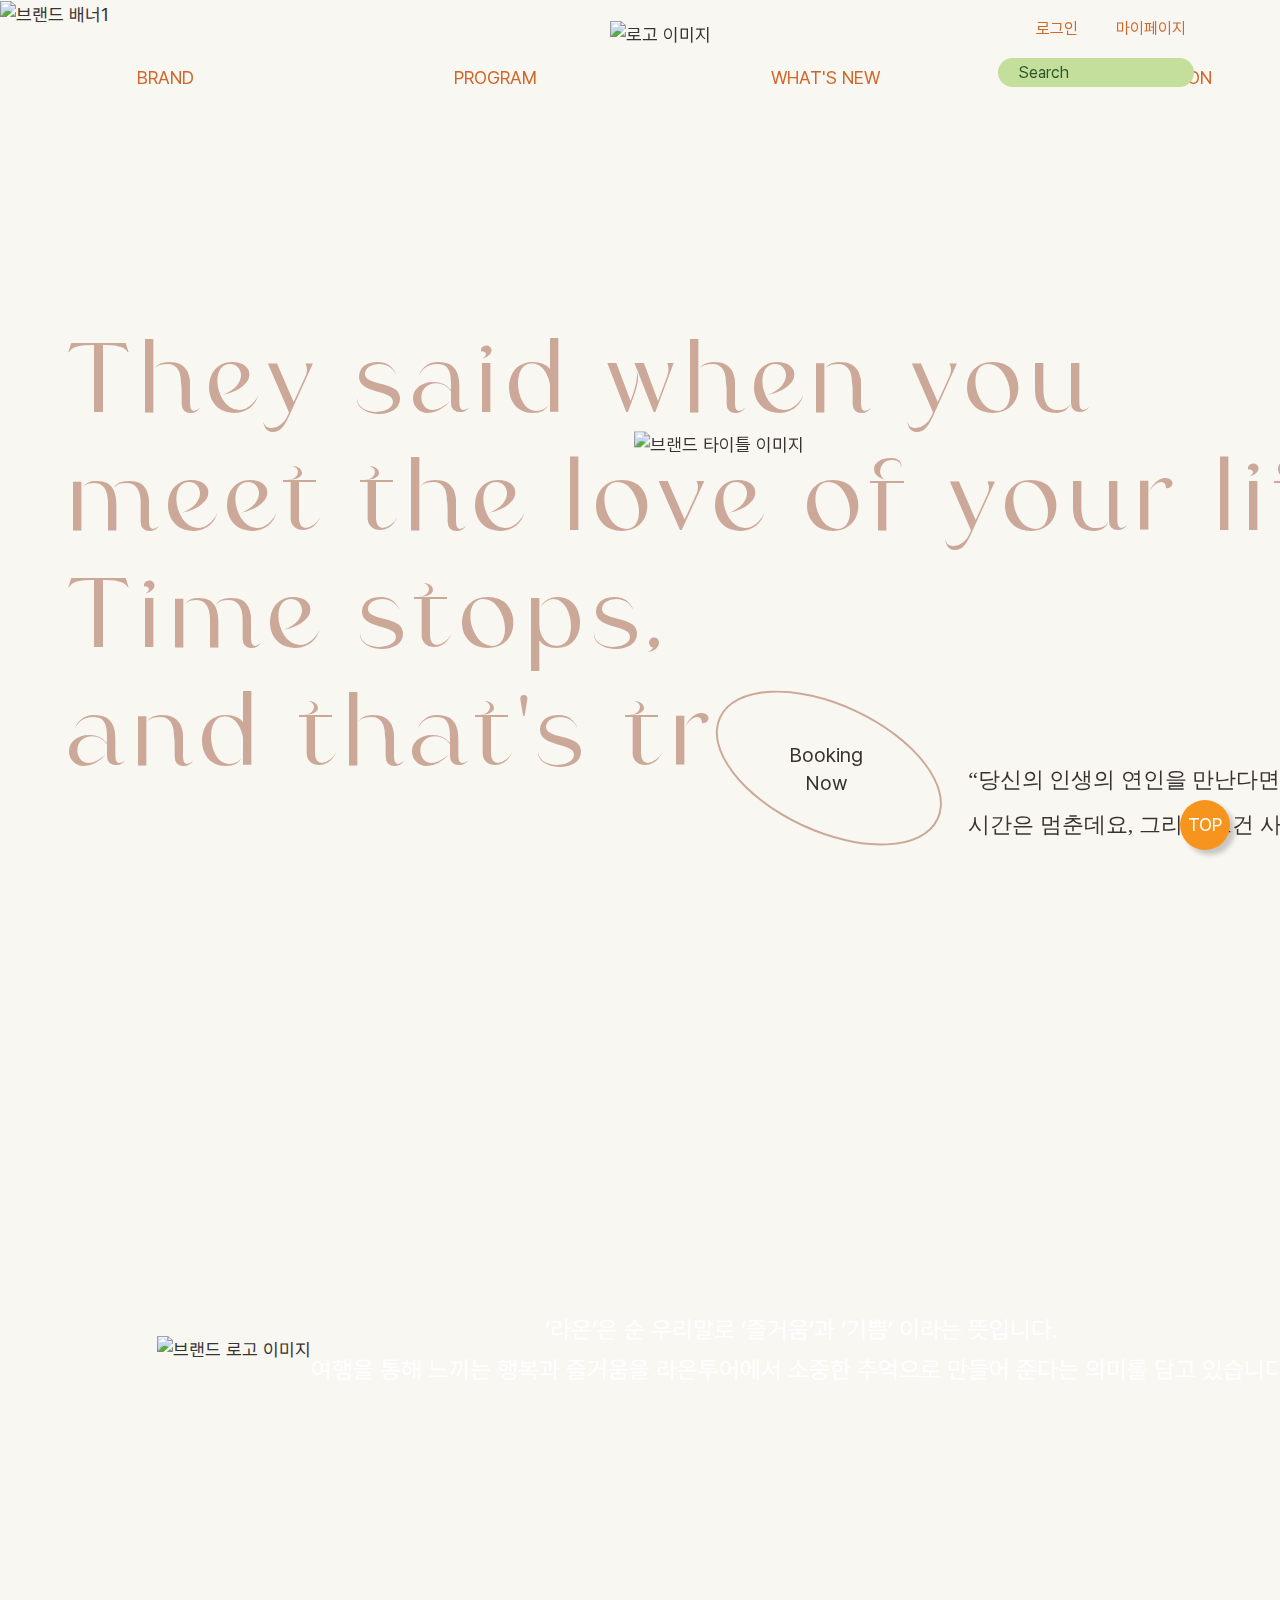
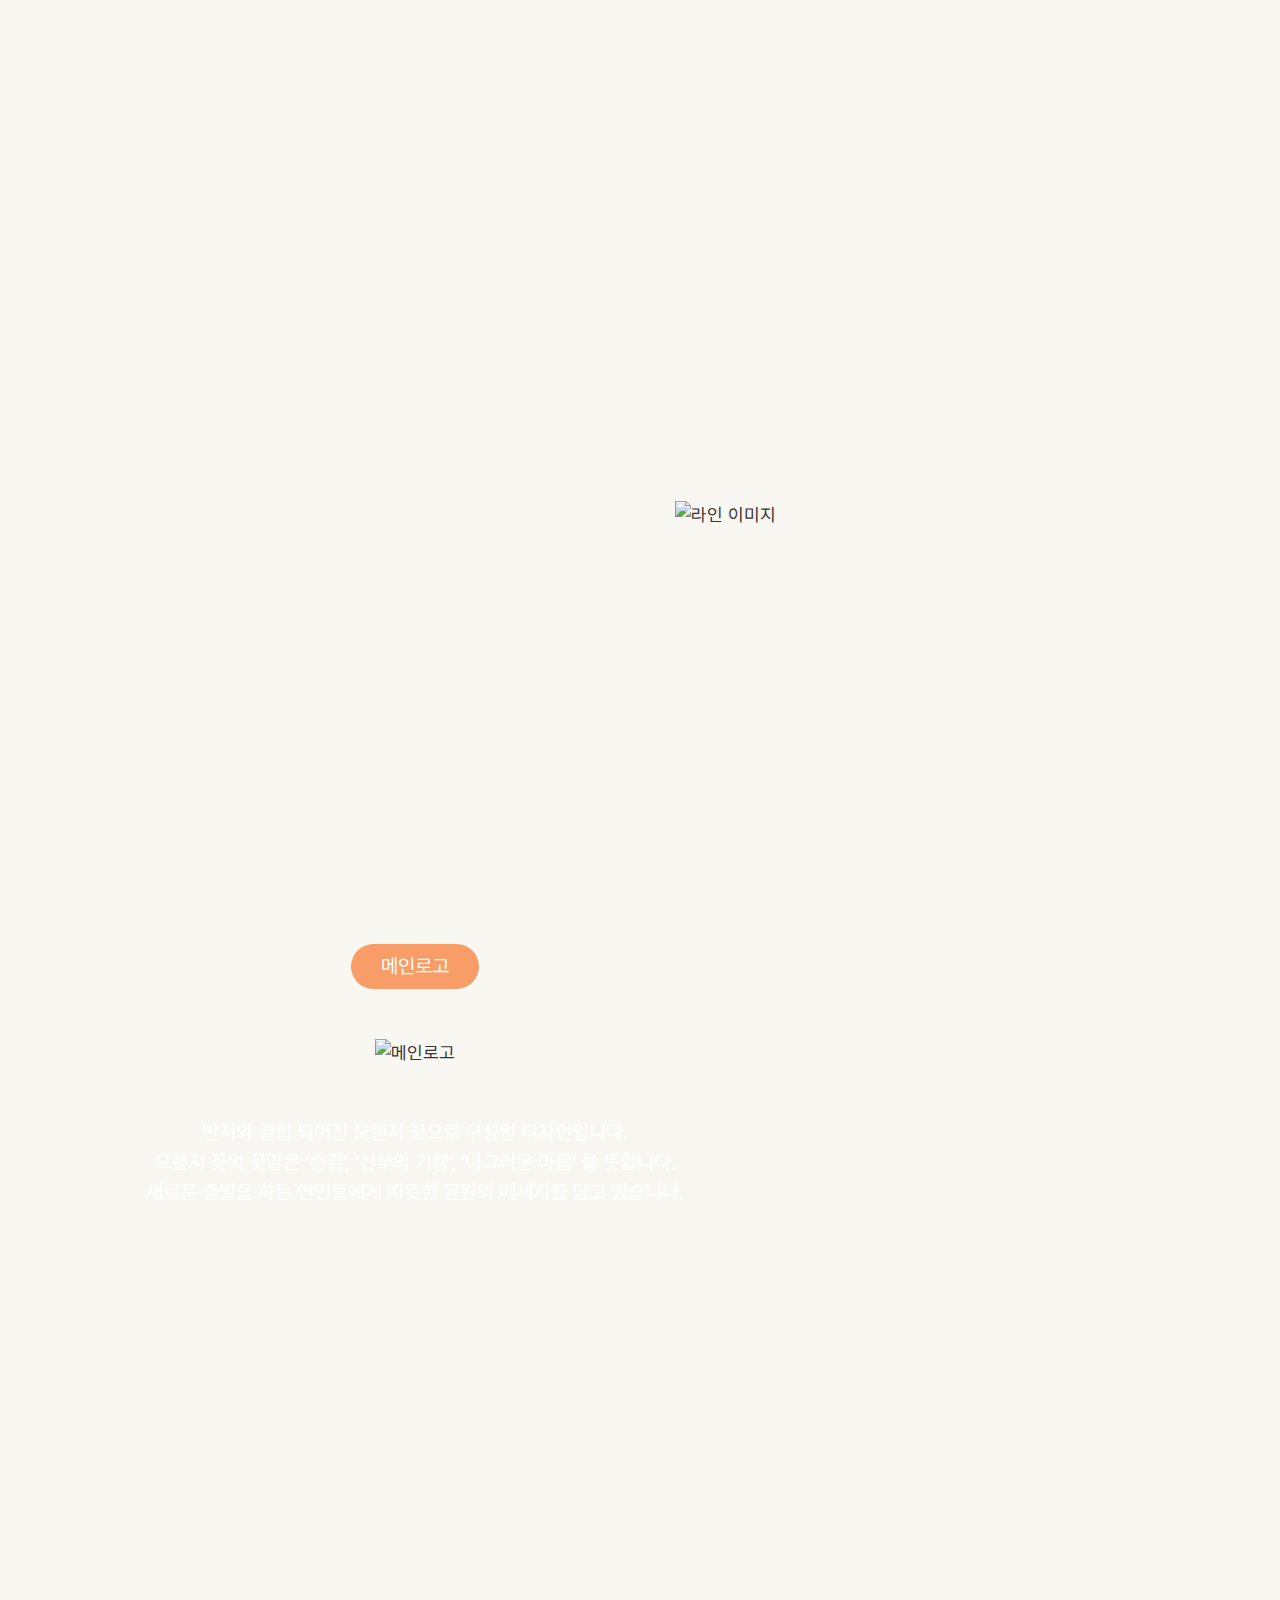
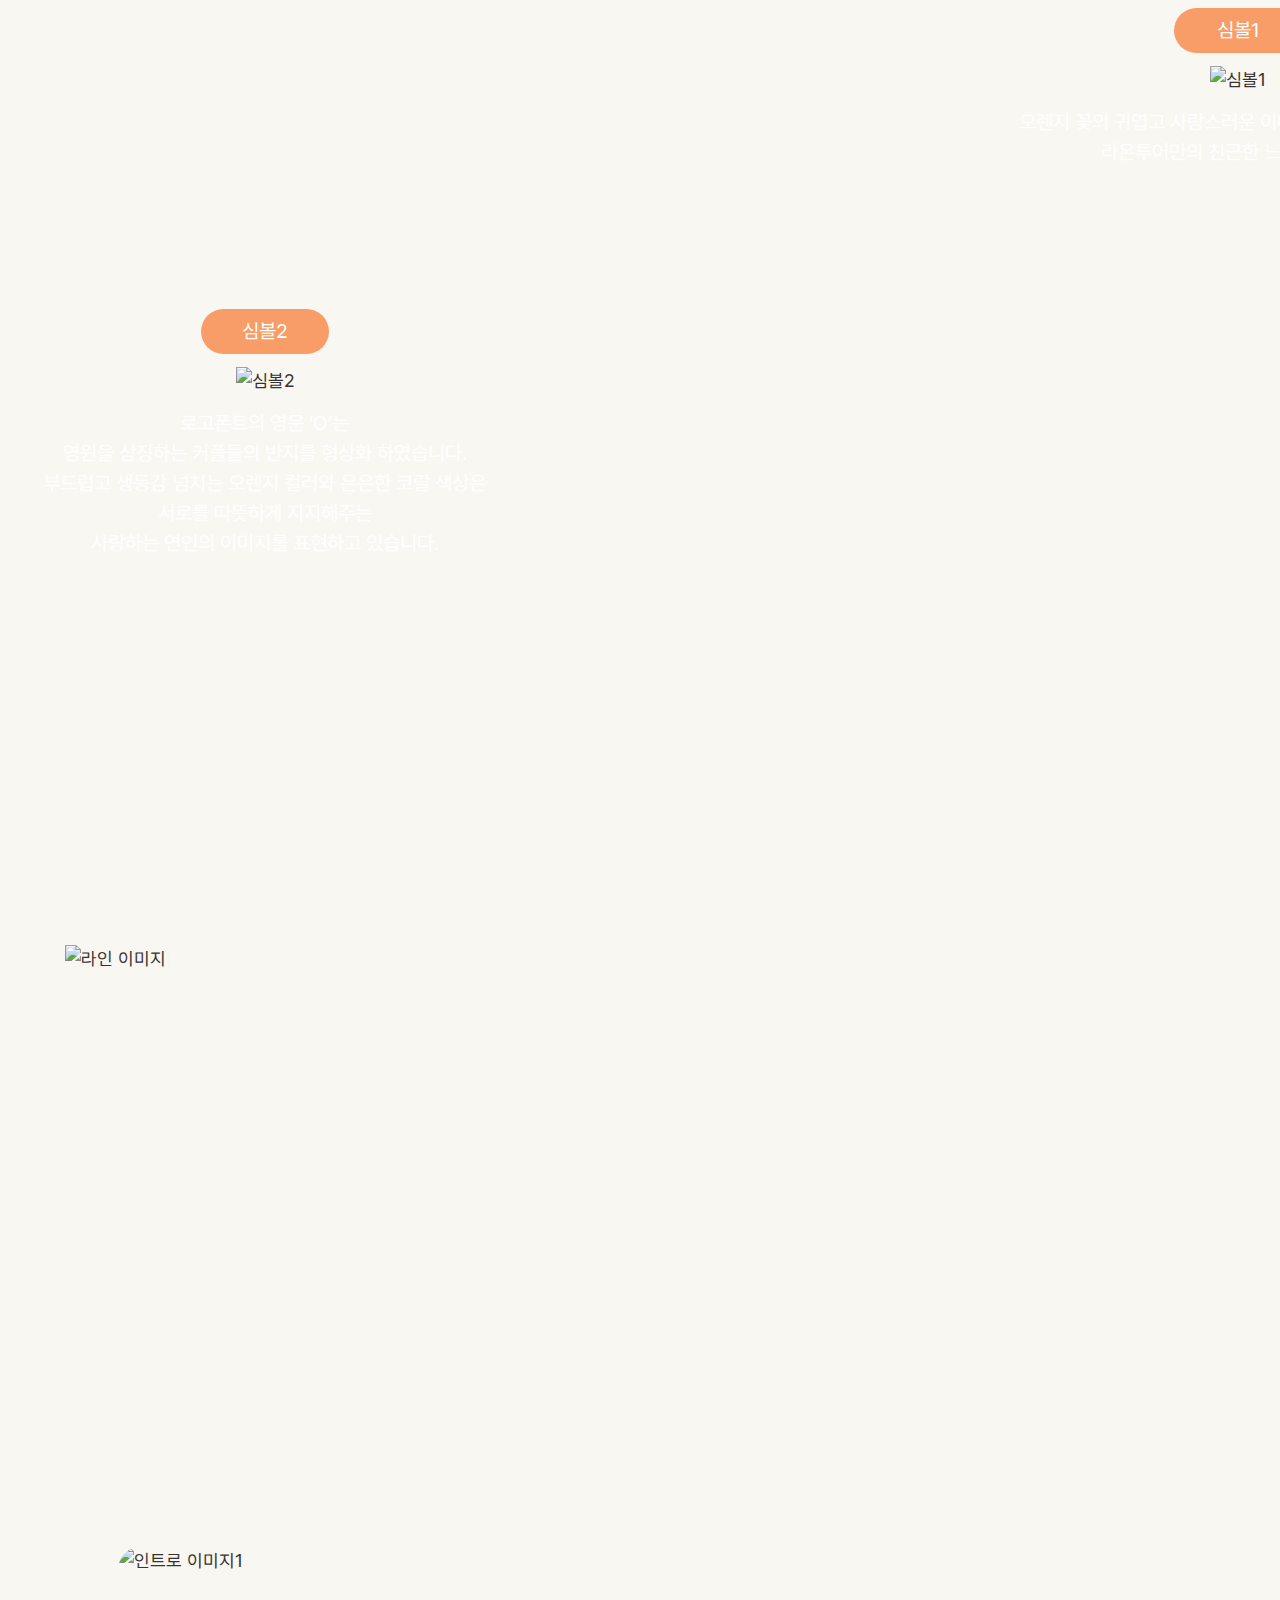
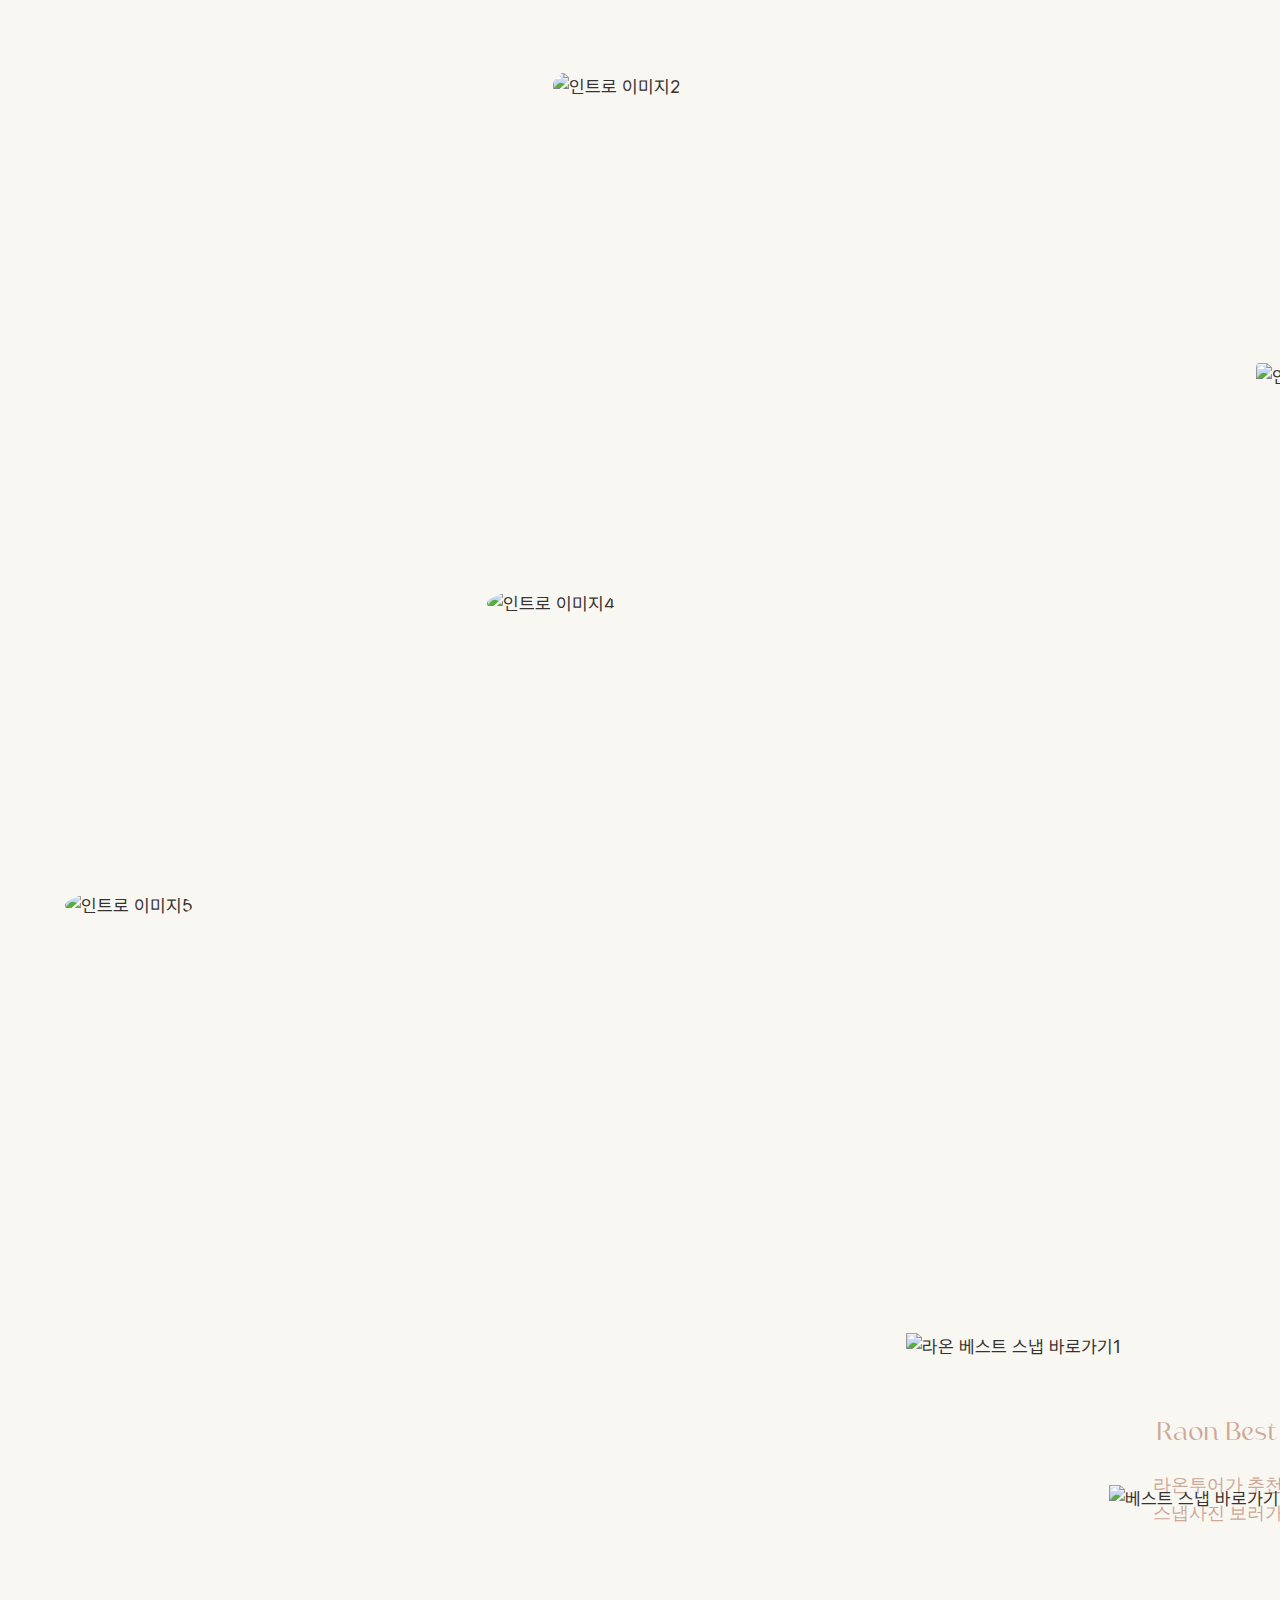
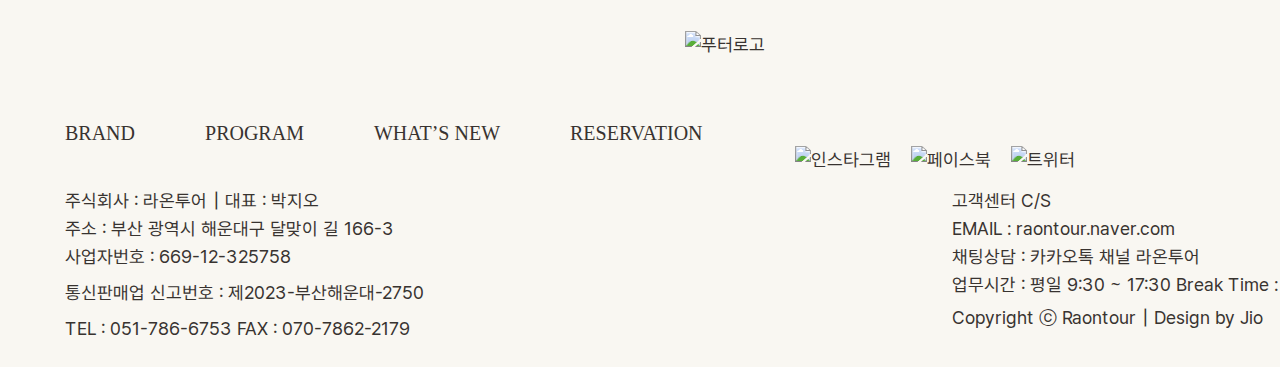
==== brand.html @ 8a9c91b4 "Add files via upload" ====
<!DOCTYPE html>
<html lang="ko">

<head>
  <meta charset="UTF-8">
  <meta name="viewport" content="width=device-width, initial-scale=1.0">
  <title>Brand</title>
  <meta charset="UTF-8">
  <meta name="viewport" content="width=device-width, initial-scale=1.0">
  <title>What's New</title>
  <!--웹폰트 Pretendard-->
  <link rel="stylesheet" href="./font/Pretendard/web/static/pretendard.css">
  <!--웹폰트 마루부리-->
  <link href="https://hangeul.pstatic.net/hangeul_static/css/maru-buri.css" rel="stylesheet">
  <!--웹폰트 Argue-->
  <link rel="stylesheet" href="./font/Argue/stylesheet.css">
  <!--파비콘-->
  <link rel="shortcut icon" href="./images/favicon.png" type="image/x-icon">
  <!--aos CDN-->
  <link href="https://unpkg.com/aos@2.3.1/dist/aos.css" rel="stylesheet">
  <script src="https://unpkg.com/aos@2.3.1/dist/aos.js"></script>
  <!-- Link Swiper's CSS -->
  <link rel="stylesheet" href="https://cdn.jsdelivr.net/npm/swiper@11/swiper-bundle.min.css" />
  <!--css-->
  <link rel="stylesheet" href="./css/brand.css">
</head>

<body>

  <body>
    <div id="header">
      <!--가운데 정렬-->
      <div class="header_inner">
        <div class="logo">
          <a href="#"><img src="./images/logo.png" alt="로고 이미지"></a>

        </div><!--logo-->
        <ul id="gnb">
          <li><a href="#">BRAND</a></li>
          <li><a href="#">PROGRAM</a></li>
          <li><a href="#">WHAT'S NEW</a></li>
          <li><a href="#">RESERVATION</a></li>
        </ul>
      </div>
      <div class="login_box">
        <div class="login">
          <ul>
            <li><a href="#">로그인</a></li>
            <li><a href="#">마이페이지</a></li>
          </ul>
        </div><!--login-->
        <div>
          <input type="search" placeholder="Search" name="q" minlength="2" maxlength="20" class="search">
        </div><!--search-->
      </div>
    </div><!--header-->
    <div id="brand_banner">
      <!-- Swiper -->
      <div class="swiper banner">
        <div class="swiper-wrapper">
          <div class="swiper-slide"><img src="./images/brand_main01.png" alt="브랜드 배너1"></div>
          <div class="swiper-slide"><img src="./images/brand_main02.png" alt="브랜드 배너2"></div>
          <div class="swiper-slide"><img src="./images/brand_main03.png" alt="브랜드 배너3"></div>
          <div class="swiper-slide"><img src="./images/brand_main04.png" alt="브랜드 배너4"></div>
          <div class="swiper-slide"><img src="./images/brand_main05.png" alt="브랜드 배너5"></div>
          <div class="swiper-slide"><img src="./images/brand_main06.png" alt="브랜드 배너6"></div>
          <div class="swiper-slide"><img src="./images/brand_main07.png" alt="브랜드 배너7"></div>
          <div class="swiper-slide"><img src="./images/brand_main08.png" alt="브랜드 배너8"></div>
        </div><!--swiper-wrapper-->
      </div>
    </div><!--brand_banner-->
    <main class="view_wrap top_slide_wrap">
      <figure class="intro_section">
        <div class="tit_wrap">
          <h2 class="tit">
            <span class="scroll_obj fadeY on" data-aos="fade-down" data-duration="1000">They said when you</span>
            <span class="scroll_obj fadeY on" data-aos="fade-down" data-duration="1050">
              meet the love of your life</span>
            <span class="scroll_obj fadeY on" data-aos="fade-down" data-duration="1100">
              Time stops,</span>
            <span class="scroll_obj fadeY on" data-aos="fade-down" data-duration="1150">
              and that's true</span>
          </h2>
          <div class="raser_box">
            <a class="raser_btn" href="#" target="_blank">
              <p class="raser_txt">Booking
                <br>
                Now
              </p>
            </a>
          </div><!--raser_box-->

          <div class="txt_wrap">
            <div class="txt" data-aos="fade-down" data-aos-delay="0">
              <p>“당신의 인생의 연인을 만난다면
                <br>
                시간은 멈춘데요, 그리고 그건 사실이에요.”
              </p>
            </div><!--txt-->
            <div class="txt_br" data-aos="fade-down" data-aos-delay="400">
              <p>
                영화 ‘빅피시’ 中
              </p>
            </div><!--txt_br-->
          </div><!--txt_wrap-->
        </div><!--tit_wrap-->

        <div class="center_img_wrap">
          <div class="img_wrap">
            <div class="scroll_obj on">
              <img src="./images/tit_img.png" alt="브랜드 타이틀 이미지" data-aos="zoom-in" data-aos-duration="1500">
            </div><!--scroll_obj on-->
          </div><!--img_wrap-->
        </div><!--center_img_wrap-->

        <div id="brand_logo">
          <div class="brand_box">
            <p><img src="./images/brand_logo.png" alt="브랜드 로고 이미지"></p>
            <p class="brand_txt">‘라온’은 순 우리말로 ‘즐거움’과 ‘기쁨’ 이라는 뜻입니다. <br>
              여행을 통해 느끼는 행복과 즐거움을 라온투어에서 소중한 추억으로 만들어 준다는 의미를 담고 있습니다.</p>
          </div><!--brand_box-->
        </div><!--brand_logo-->
      </figure><!--intro_section-->
    </main>

    <div id="identity">
      <div class="i_inner">
        <!--포지션, relative-->
        <h1 class="i_tit" data-aos="fade-down" data-aos-delay="0">Brand Identity</h1>
        <p class="line"><img src="./images/line.png" alt="라인 이미지"></p>

        <div class="i_bg">
          <img src="./images/bg_logo.png" alt="로고 배경이미지">
        </div><!--i_bg-->

        <div class="i_logo">
          <p class="i_btn">메인로고</p>
          <img src="./images/i_logo.png" alt="메인로고">
          <p class="i_txt">반지와 결합 되어진 오렌지 꽃으로 구성된 디자인입니다.<br>
            오렌지 꽃의 꽃말은 ‘순결’, ‘신부의 기쁨’, ‘너그러운 마음’ 을 뜻합니다.<br>
            새로운 출발을 하는 연인들에게 따뜻한 응원의 메세지를 담고 있습니다.</p>
        </div><!--i_logo-->

        <div class="symbol1">
          <p class="i_btn">심볼1</p>
          <img src="./images/smybol01.png" alt="심볼1">
          <p class="i_txt">오렌지 꽃의 귀엽고 사랑스러운 이미지를 일러스트화 하여<br>
            라온투어만의 친근한 느낌을 줍니다.
          </p>
        </div><!--symbol1-->

        <div class="symbol2">
          <p class="i_btn">
            심볼2</p>
          <img src="./images/smybol02.png" alt="심볼2">
          <p class="i_txt">로고폰트의 영문 ‘O’는 <br>
            영원을 상징하는 커플들의 반지를 형상화 하였습니다.<br>
            부드럽고 생동감 넘치는 오렌지 컬러와
            은은한 코랄 색상은<br>
            서로를 따뜻하게 지지해주는<br>
            사랑하는 연인의 이미지를 표현하고 있습니다.</p>
        </div><!--symbol2-->

        <div class="i_sub_tit" data-aos="fade-right" data-aos-delay="0" data-aos-duration="600">
          <p class="sub_tit1">Special memories</p>
          <p class="sub_tit2">during</p>
          <p class="sub_tit3">a joyful trip</p>
        </div><!--i_sub_tit-->

      </div><!--i_inner-->
    </div><!--identity-->

    <div id="value">
      <div class="value_inner">
        <h1 class="i_tit" data-aos="fade-down" data-aos-delay="0">Our Value</h1>
        <p class="line2"><img src="./images/line.png" alt="라인 이미지"></p>
        <p class="v_sub_tit" data-aos="fade-down" data-aos-delay="400">순간을 추억하고, 나를 표현하며, 하나의 이야기를 담은 라온투어의 ‘핵심가치’를
          소개합니다.</p>
        <ul data-aos="fade-down" data-aos-delay="600">
          <li><a href="#">
              <img src="./images/value01.png" alt="가치1">
            </a>
            <p>여행을 통해 기쁨을 느끼고<br>
              인생의 행복한 시간을 풍부하게<br>
              채워 드립니다.</p>
          </li>
          <li><a href="#">
              <img src="./images/value02.png" alt="가치2">
            </a>
            <p>일상을 살아갈 힘이 될 즐거움과<br>
              행복은 삶의 원동력이 되며,<br>
              또 다른 기쁨을 줍니다.
            </p>
          </li>
          <li><a href="#">
              <img src="./images/value03.png" alt="가치3">
            </a>
            <p>기록의 가치를 높여, 사랑하는<br>
              사람들과의 여행을 통해 추억<br>
              하고 만들어 갑니다.</p>
          </li>
          <li><a href="#">
              <img src="./images/value04.png" alt="가치4">
            </a>
            <p>개인 고유의 개성을 사진에 담아<br>
              표현하고, ‘나’를 알아가는 자유롭고<br>
              편안한 여행을 지향합니다.</p>
          </li>
        </ul>

      </div><!--value_inner-->
    </div><!--value-->

    <div id="value_intro">
      <!--포지션 relative-->
      <div class="v_img_box1">
        <img src="./images/intro01.png" alt="인트로 이미지1">
      </div><!--v_img_box1-->

      <div class="v_img_box2">
        <img src="./images/intro02.png" alt="인트로 이미지2">
      </div><!--v_img_box2-->

      <div class="v_img_box3">
        <img src="./images/intro03.png" alt="인트로 이미지3">
      </div><!--v_img_box3-->

      <div class="v_img_box4">
        <img src="./images/intro04.png" alt="인트로 이미지4">
      </div><!--v_img_box4-->

      <div class="v_img_box5">
        <img src="./images/intro05.png" alt="인트로 이미지5">
      </div><!--v_img_box5-->

      <div class="intro_tit" data-aos="fade-left" data-aos-delay="0" data-aos-duration="600">
        <p>I like<br>
          your soul<br>
          For your memories</p>
      </div><!--intro_tit-->
      <div class="intro_txt1" data-aos="fade-right" data-aos-delay="0" data-aos-duration="600">
        <p>여행을 떠나 만난 사람과 장소,<br>
          경험을 통해 새로운 시각과 변화된 ‘나’를<br>
          마주해 본 경험이 있나요?</p>
      </div><!--intro_txt1-->
      <div class="intro_br1" data-aos="fade-right" data-aos-duration="600">
        <p>여행이 우리에게 주는 의미를 담아<br>
          일상 속에서 작은 순간들을 모아<br>
          추억하기 위해 여행과 사진을<br>
          함께 떠올리게 되었습니다.</p>
      </div><!--intro_br1-->

      <div class="intro_txt2" data-aos="fade-left" data-aos-delay="0" data-aos-duration="600">
        <p>일상을 살아가는 힘이 될 모든 추억들.</p>
      </div><!--intro_txt2-->
      <div class="intro_br2" data-aos="fade-left" data-aos-duration="600">
        <p>여행을 떠난 시작부터 끝날때 까지<br>
          모든 순간들을 라온투어와 함께<br>
          진정한 나를 찾는 여행을 떠나보세요.</p>
      </div><!--intro_br2-->
      <div class="b_snap">
        <img class="b_snap1" src="./images/intro06.png" alt="라온 베스트 스냅 바로가기1">
      </div><!--b_snap-->
      <div class="b_snap_txt1">
        <p>Raon Best Snap</p>
      </div><!--b_snap_txt-->
      <div class="b_snap_txt2">
        라온투어가 추천하는<br>
        스냅사진 보러가기
      </div><!--b_snap_txt2-->
      <div class="b_snap_arrow">
        <img src="./images/brand_arrow.png" alt="베스트 스냅 바로가기 화살표 아이콘">
      </div><!--b_snap_arrow-->
    </div><!--value_intro-->

    <div id="footer">
      <div class="footer_inner">
        <p class="f_logo"><a href="#"><img src="./images/f_logo.png" alt="푸터로고"></a></p>
        <ul class="gnb">
          <li><a href="./brand.html">BRAND</a></li>
          <li><a href="./program.html">PROGRAM</a></li>
          <li><a href="./what's new.html">WHAT’S NEW</a></li>
          <li><a href="./reservation.html">RESERVATION</a></li>
        </ul>
        <ol class="sns">
          <li><a href="#"><img src="./images/f_insta.png" alt="인스타그램"></a></li>
          <li><a href="#"><img src="./images/f_face.png" alt="페이스북"></a></li>
          <li><a href="#"><img src="./images/f_twitter.png" alt="트위터"></a></li>
        </ol>
        <div class="f_txt">
          <div class="f_left">
            <p>주식회사 : 라온투어┃대표 : 박지오 <br>
              주소 : 부산 광역시 해운대구 달맞이 길 166-3 <br>
              사업자번호 : 669-12-325758</p>
            <p class="address">통신판매업 신고번호 : 제2023-부산해운대-2750</p>
            <p>TEL : 051-786-6753 FAX : 070-7862-2179</p>
          </div><!--f_left-->
          <div class="f_right">
            <p>
              고객센터 C/S <br>
              EMAIL : raontour.naver.com <br>
              채팅상담 : 카카오톡 채널 라온투어 <br>
              업무시간 : 평일 9:30 ~ 17:30 Break Time : 12:00~13:00 </p>
            <p class="copyright">Copyright ⓒ Raontour┃Design by Jio</p>
          </div><!--f_right-->
        </div><!--f_txt-->
      </div><!--footer_inner-->
    </div><!--footer-->
    </div><!--footer_position-->
    <a href="#header" class="top_btn">TOP</a>








    <!-- Swiper JS -->
    <script src="https://cdn.jsdelivr.net/npm/swiper@11/swiper-bundle.min.js"></script>

    <!-- Initialize Swiper -->
    <script>
      var swiper = new Swiper(".banner", {
        spaceBetween: 30,
        effect: "fade",

        autoplay: {
          delay: 2500,
          disableOnInteraction: false,
        },
        loop: true,

      });
    </script>
    <!--제이쿼리 라이브러리파일-->
    <script src="https://code.jquery.com/jquery-1.12.4.min.js"
      integrity="sha256-ZosEbRLbNQzLpnKIkEdrPv7lOy9C27hHQ+Xp8a4MxAQ=" crossorigin="anonymous"></script>

    <!--제이쿼리 cdn-->
    <script>
      $(function () {
        //이미지 변경 함수 호출
        $(".b_snap1").mouseenter(function () {
          $(".b_snap1").attr("src", "images/intro07.png");//변경될 이미지 주소를 넣기
        });
        $(".b_snap1").mouseleave(function () {
          $(".b_snap1").attr("src", "images/intro06.png");//변경될 이미지 주소를 넣기
        });
      });

    </script>

    <!--탭 제이쿼리-->
    <script src="./js/tab.js"></script>

    <script>
      AOS.init();
    </script>



  </body>

</html>
---- font/Pretendard/web/static/pretendard.css ----
/*
Copyright (c) 2021 Kil Hyung-jin, with Reserved Font Name Pretendard.
https://github.com/orioncactus/pretendard

This Font Software is licensed under the SIL Open Font License, Version 1.1.
This license is copied below, and is also available with a FAQ at:
http://scripts.sil.org/OFL
*/

@font-face {
	font-family: 'Pretendard';
	font-weight: 900;
	font-display: swap;
	src: local('Pretendard Black'), url(./woff2/Pretendard-Black.woff2) format('woff2'), url(./woff/Pretendard-Black.woff) format('woff');
}

@font-face {
	font-family: 'Pretendard';
	font-weight: 800;
	font-display: swap;
	src: local('Pretendard ExtraBold'), url(./woff2/Pretendard-ExtraBold.woff2) format('woff2'), url(./woff/Pretendard-ExtraBold.woff) format('woff');
}

@font-face {
	font-family: 'Pretendard';
	font-weight: 700;
	font-display: swap;
	src: local('Pretendard Bold'), url(./woff2/Pretendard-Bold.woff2) format('woff2'), url(./woff/Pretendard-Bold.woff) format('woff');
}

@font-face {
	font-family: 'Pretendard';
	font-weight: 600;
	font-display: swap;
	src: local('Pretendard SemiBold'), url(./woff2/Pretendard-SemiBold.woff2) format('woff2'), url(./woff/Pretendard-SemiBold.woff) format('woff');
}

@font-face {
	font-family: 'Pretendard';
	font-weight: 500;
	font-display: swap;
	src: local('Pretendard Medium'), url(./woff2/Pretendard-Medium.woff2) format('woff2'), url(./woff/Pretendard-Medium.woff) format('woff');
}

@font-face {
	font-family: 'Pretendard';
	font-weight: 400;
	font-display: swap;
	src: local('Pretendard Regular'), url(./woff2/Pretendard-Regular.woff2) format('woff2'), url(./woff/Pretendard-Regular.woff) format('woff');
}

@font-face {
	font-family: 'Pretendard';
	font-weight: 300;
	font-display: swap;
	src: local('Pretendard Light'), url(./woff2/Pretendard-Light.woff2) format('woff2'), url(./woff/Pretendard-Light.woff) format('woff');
}

@font-face {
	font-family: 'Pretendard';
	font-weight: 200;
	font-display: swap;
	src: local('Pretendard ExtraLight'), url(./woff2/Pretendard-ExtraLight.woff2) format('woff2'), url(./woff/Pretendard-ExtraLight.woff) format('woff');
}

@font-face {
	font-family: 'Pretendard';
	font-weight: 100;
	font-display: swap;
	src: local('Pretendard Thin'), url(./woff2/Pretendard-Thin.woff2) format('woff2'), url(./woff/Pretendard-Thin.woff) format('woff');
}
---- font/Argue/stylesheet.css ----
@font-face {
    font-family: 'Argue DEMO';
    src: url('ArgueDEMO.woff2') format('woff2'),
        url('ArgueDEMO.woff') format('woff');
    font-weight: normal;
    font-style: normal;
    font-display: swap;
}
---- css/brand.css ----
@charset "utf-8";

@font-face {
  font-family: 'Argue DEMO';
  src: url('ArgueDEMO.woff2') format('woff2'),
    url('ArgueDEMO.woff') format('woff');
  font-weight: normal;
  font-style: normal;
  font-display: swap;
}

/*
프리텐다드
font-family: 'Pretendard';*
마루부리
font-family: 'MaruBuriExtraLight';
font-family: 'MaruBuriLight';
font-family: 'MaruBuri';
font-family: 'MaruBuriBold';
font-family: 'MaruBuriSemiBold';*/

* {
  margin: 0;
  padding: 0;
}

a {
  text-decoration: none;
  color: #383330;
}

ul,
ol {
  list-style: none;
}

img,
video,
iframe {
  vertical-align: middle;
}

body {
  min-width: 1450px;
  width: 100%;
  font-family: 'Pretendard';
  font-size: 18px;
  line-height: 28px;
  color: #383330;
  background-color: #f9f7f2;
}

/*header*/
#header {
  padding: 20px 0;
  z-index: 99;
  position: absolute;
  top: 0;
  left: 0;
  width: 100%;
}

.header_inner {
  width: 1320px;
  margin: 0 auto;
}

.logo {
  text-align: center;
  position: relative;
}

#gnb {
  display: flex;
  justify-content: space-around;
}

#gnb li {
  font-size: 18px;
  padding: 15px 0;
  width: 280px;
  text-align: center;

}

#gnb li a {
  color: #d26628;
}

.login_box {
  position: absolute;
  justify-content: flex-end;
  top: 15px;
  right: 86px;
}

.login {
  padding-bottom: 15px;
}

.login ul {
  display: flex;
}

.login ul li {
  padding-left: 38px;
  font-size: 16px;
}

.login ul li a {
  color: #d26628;
}

.search {
  background: #c4df9b url(../images/search.png) no-repeat 166px center;
  color: #295728;
  font-family: 'Pretendard';
  font-size: 16px;
  border-radius: 15px;
  border: none;
  padding: 5px 20px;
  width: 196px;
  box-sizing: border-box;
}

.search::placeholder {
  color: #295728;
  font-family: 'Pretendard';
}

.search ul li {
  font-size: 18px;
  padding: 3px 0;
}

.search ul li a {
  font-size: 18px;
  color: #295728;
}

.search_icn {
  text-align: right;
  padding-right: 30px;
}

.search_icn a img {
  padding-left: 30px;
}

/*brand_banner*/
#brand_banner img {
  width: 100%;
}

.banner .swiper-slide {
  background-color: #f9f7f2;
}


/*tit_wrap*/
.tit_wrap {
  width: 1320px;
  margin: 0 auto;
  padding: 300px 0;
  position: relative;
}

.intro_section {
  position: relative;
}

.view_wrap .intro_section .tit {
  font-size: 98px;
  font-weight: 200;
  font-family: 'Argue DEMO';
  color: #cca899;
  line-height: 1.2;
  letter-spacing: 0.05em;
}

.view_wrap .intro_section .tit span {
  display: block;
}

.view_wrap .intro_section .img_wrap {
  position: absolute;
  top: 0;
  left: 50%;
  transform: translateX(-50%);
}

.view_wrap .intro_section .img_wrap {
  position: absolute;
  top: 28%;
  left: 50%;
  transform: translate(-50%, -50%) rotate(-25deg);
  width: 900px;
  height: 450px;
  border-radius: 50%;
  overflow: hidden;
}

.view_wrap .intro_section .img_wrap div img {
  position: absolute;
  top: 34%;
  left: 53%;
  transform: translate(-50%, -50%) rotate(25deg);
  display: block;
}


.raser_box a {
  display: block;
  border: 2px solid #cca899;
  background: #f9f7f2;
  width: 18%;
  height: 5%;
  font-size: 20px;
  font-family: 'Pretendard';
  color: #383330;
  transform: rotate(25deg);
  text-align: center;
  padding: 35px 0;
  border-radius: 50%;
  position: absolute;
  top: 63%;
  right: 33%;
  z-index: 10;
}

.raser_txt {
  font-size: 20px;
  font-family: 'Pretendard';
  color: #383330;
  transform: rotate(-25deg);
  position: absolute;
  top: 29%;
  right: 35%;
}

.txt {
  position: absolute;
  top: 68%;
  right: 0%;
}

.txt_br {
  position: absolute;
  top: 76%;
  right: 10%;
}

.txt_wrap .txt p {
  font-size: 22px;
  line-height: 45px;
  font-family: 'MaruBuriSemiBold';
  text-align: left;
}

.txt_br {
  font-size: 22px;
  line-height: 45px;
  font-family: 'MaruBuriSemiBold';
  text-align: center;
  padding-top: 40px;
}

/*brand_logo*/
#brand_logo {
  background: url(../images/brand_bg.png)no-repeat center top fixed;
  height: 690px;
}

.brand_box {
  width: 1320px;
  margin: 0 auto;
  display: flex;
  flex-wrap: wrap;
  justify-content: center;
  align-items: center;
  padding: 130px 0;
}

.brand_box img {
  width: 100%;
}

.brand_box .brand_txt {
  font-size: 24px;
  line-height: 40px;
  font-family: 'Pretendard';
  font-weight: normal;
  text-align: center;
  color: #fff;
  padding: 80px 0;
}

/*identity*/

#identity {
  overflow: hidden;
  padding-top: 200px;
  padding-bottom: 400px;
}

.i_inner {
  width: 1320px;
  height: calc(100vh - -744px);
  margin: 0 auto;
  text-align: center;
  align-items: center;
  position: relative;
}

.i_tit {
  font-size: 50px;
  line-height: 100%;
  font-family: 'MaruBuriSemiBold';
  padding: 30px 0;
  text-align: center;
}

.line {
  padding-bottom: 200px;
}

.i_bg {
  position: absolute;
  top: 15%;
  right: -22%;
}

.i_logo {
  display: flex;
  flex-direction: column;
  justify-content: center;
  align-items: center;
  background: url(../images/identity01.png) no-repeat center center;
  width: 780px;
  height: 780px;
  text-align: center;
  position: absolute;
  top: 18%;
  left: -3%;
  animation: move1 2s linear 0.3s infinite;
}

.i_logo img {
  padding: 50px 0;
}

.symbol1 {
  display: flex;
  flex-direction: column;
  justify-content: center;
  align-items: center;
  background: url(../images/identity02.png) no-repeat center center;
  width: 558px;
  height: 558px;
  position: absolute;
  top: 62%;
  right: -10%;
  animation: move1 3s linear 0.3s infinite;
}

.symbol2 {
  display: flex;
  flex-direction: column;
  justify-content: center;
  align-items: center;
  background: url(../images/identity03.png) no-repeat center center;
  width: 558px;
  height: 558px;
  position: absolute;
  top: 83%;
  left: -6%;
  animation: move1 4s linear 0.3s infinite;
}

@keyframes move1 {
  0% {
    transform: translateY(0);
  }

  50% {
    transform: translateY(-20px);
  }

  100% {
    transform: translateY(0);
  }
}

.symbol1 img,
.symbol2 img {
  padding: 13px 0;
}

.i_sub_tit {
  font-size: 50px;
  font-family: 'Argue DEMO';
  line-height: 130%;
  color: #cca899;
  position: absolute;
  top: 70%;
  left: 18%;
}

.sub_tit2 {
  text-align: center;
}

.sub_tit3 {
  text-align: end;
}

.i_btn {
  margin: 0 auto;
  background-color: #f89d67;
  font-size: 20px;
  width: 128px;
  line-height: 45px;
  color: #fff;
  border-radius: 25px;
}

.i_txt {
  color: #fff;
  font-size: 20px;
  line-height: 150%;
  text-align: center;
}

/*value*/
.value_inner {
  width: 1320px;
  margin: 0 auto;
  position: relative;
}

.value_inner ul {
  width: 1320px;
  display: flex;
  justify-content: space-between;
  text-align: center;
  padding-top: 120px;
  padding-bottom: 300px;
}

#value ul li:nth-child(1),
#value ul li:nth-child(3) {
  animation: move1 5s linear 0.3s infinite;
}

#value ul li:nth-child(2),
#value ul li:nth-child(4) {
  animation: move1 6s linear 0.3s infinite;
}

/*#value ul li:hover {
  animation: hover1 1s;
  transform-origin: center bottom;
}

@keyframes hover1 {
  0% {
    transform: rotate(0deg);
  }

  50% {
    transform: rotate(-15deg);
  }

  100% {
    transform: rotate(0deg);
  }
}*/

#value ul li {
  position: relative;
}

#value ul li p {
  font-size: 20px;
  font-weight: normal;
  color: #fff;
  position: absolute;
  top: 45%;
  left: 50%;
  transform: translate(-50%, 0%);
  width: 100%;
}

.v_sub_tit {
  text-align: center;
  font-size: 24px;
  line-height: 100%;
  padding: 50px 0;

}

/*value_intro*/
#value_intro {
  width: 1320px;
  height: 1260px;
  margin: 0 auto;
  position: relative;
  margin-bottom: 300px;
}

.v_img_box1 {
  position: absolute;
  top: 0%;
  left: 4%;
  border-radius: 200px 44px 44px 44px;

}

.v_img_box2 {
  position: absolute;
  top: 10%;
  left: 37%;
  border-radius: 44px;
}

.v_img_box3 {
  position: absolute;
  top: 33%;
  right: 0%;
  border-radius: 44px 200px 44px 44px;
}

.v_img_box4 {
  position: absolute;
  top: 51%;
  left: 32%;
  border-radius: 50%;
}

.v_img_box5 {
  position: absolute;
  top: 75%;
  left: 0%;
  border-radius: 50%;
}

.v_img_box1,
.v_img_box2,
.v_img_box3,
.v_img_box4,
.v_img_box5 {
  overflow: hidden;
}

.v_img_box1:hover img,
.v_img_box2:hover img,
.v_img_box3:hover img,
.v_img_box4:hover img,
.v_img_box5:hover img {
  transform: scale(1.1, 1.1);
}

.v_img_box1 img,
.v_img_box2 img,
.v_img_box3 img,
.v_img_box4 img,
.v_img_box5 img {
  transition: all 0.5s;
}


.intro_tit {
  font-size: 43px;
  line-height: 130%;
  font-family: 'Argue DEMO';
  font-weight: normal;
  color: #cca899;
  text-align: end;
  position: absolute;
  top: 17%;
  right: 0%;
}

.intro_txt1 {
  font-size: 22px;
  line-height: 150%;
  font-family: 'MaruBuriSemiBold';
  text-align: left;
  position: absolute;
  top: 43%;
  left: 4%;
}

.intro_br1 {
  font-size: 22px;
  line-height: 150%;
  font-family: 'MaruBuriSemiBold';
  text-align: left;
  position: absolute;
  top: 56%;
  left: 4%;
}

.intro_txt2 {
  font-size: 22px;
  line-height: 150%;
  font-family: 'MaruBuriSemiBold';
  text-align: right;
  position: absolute;
  top: 70%;
  right: 1%;
}

.intro_br2 {
  font-size: 22px;
  line-height: 150%;
  font-family: 'MaruBuriSemiBold';
  text-align: left;
  position: absolute;
  top: 77%;
  right: 1%;
}

.b_snap {
  position: absolute;
  top: 110%;
  right: 20%;
}

.b_snap_txt1 {
  font-size: 25px;
  font-family: 'Argue DEMO';
  color: #cca899;
  position: absolute;
  top: 117%;
  right: 3%;
}

.b_snap_txt2 {
  font-size: 18px;
  line-height: 28px;
  font-family: 'MaruBuriSemiBold';
  color: #cca899;
  position: absolute;
  top: 121%;
  right: 5%;
}

.b_snap_arrow {
  position: absolute;
  top: 122%;
  right: 0%;
  animation: btn_ani 1s infinite;
}

@keyframes btn_ani {
  0% {
    transform: translateX(0);
  }

  50% {
    transform: translateX(10px);
  }

  100% {
    transform: translateX(0);
  }
}

/*footer*/
#footer {
  background: url(../images/f_bg.png)no-repeat center top;
  font-size: 18px;
  line-height: 28px;
  width: 100%;
  padding: 24px 0;
}

.footer_inner {
  width: 1320px;
  margin: 0 auto;
  align-items: center;
  position: relative;
}

.f_logo {
  text-align: center;
  padding-top: 100px;
}

.gnb {
  display: flex;
  padding-top: 60px;
}

.gnb li {
  padding-right: 70px;
  font-family: 'MaruBuriSemiBold';
  font-size: 20px;
}

.sns {
  display: flex;
  color: #383330;
  position: absolute;
  top: 52%;
  right: 22%;
  z-index: 10;
}

.sns li {
  padding-right: 20px;
}

.f_txt {
  display: flex;
  justify-content: space-between;
  padding-top: 40px;
}

.address {
  padding: 8px 0;
}

.copyright {
  padding: 5px 0;
}

/*top_btn*/
.top_btn {
  background-color: #f7941d;
  color: #fff;
  width: 50px;
  height: 50px;
  display: block;
  display: flex;
  justify-content: center;
  align-items: center;
  border-radius: 50%;
  box-shadow: 5px 5px 5px rgba(0, 0, 0, 0.2);
  position: fixed;
  right: 50px;
  bottom: 50px;
  z-index: 99;
}

.top_btn:hover {
  transform: translateY(-5px);
  box-shadow: 5px 5px 5px rgba(0, 0, 0, 0.2);
}
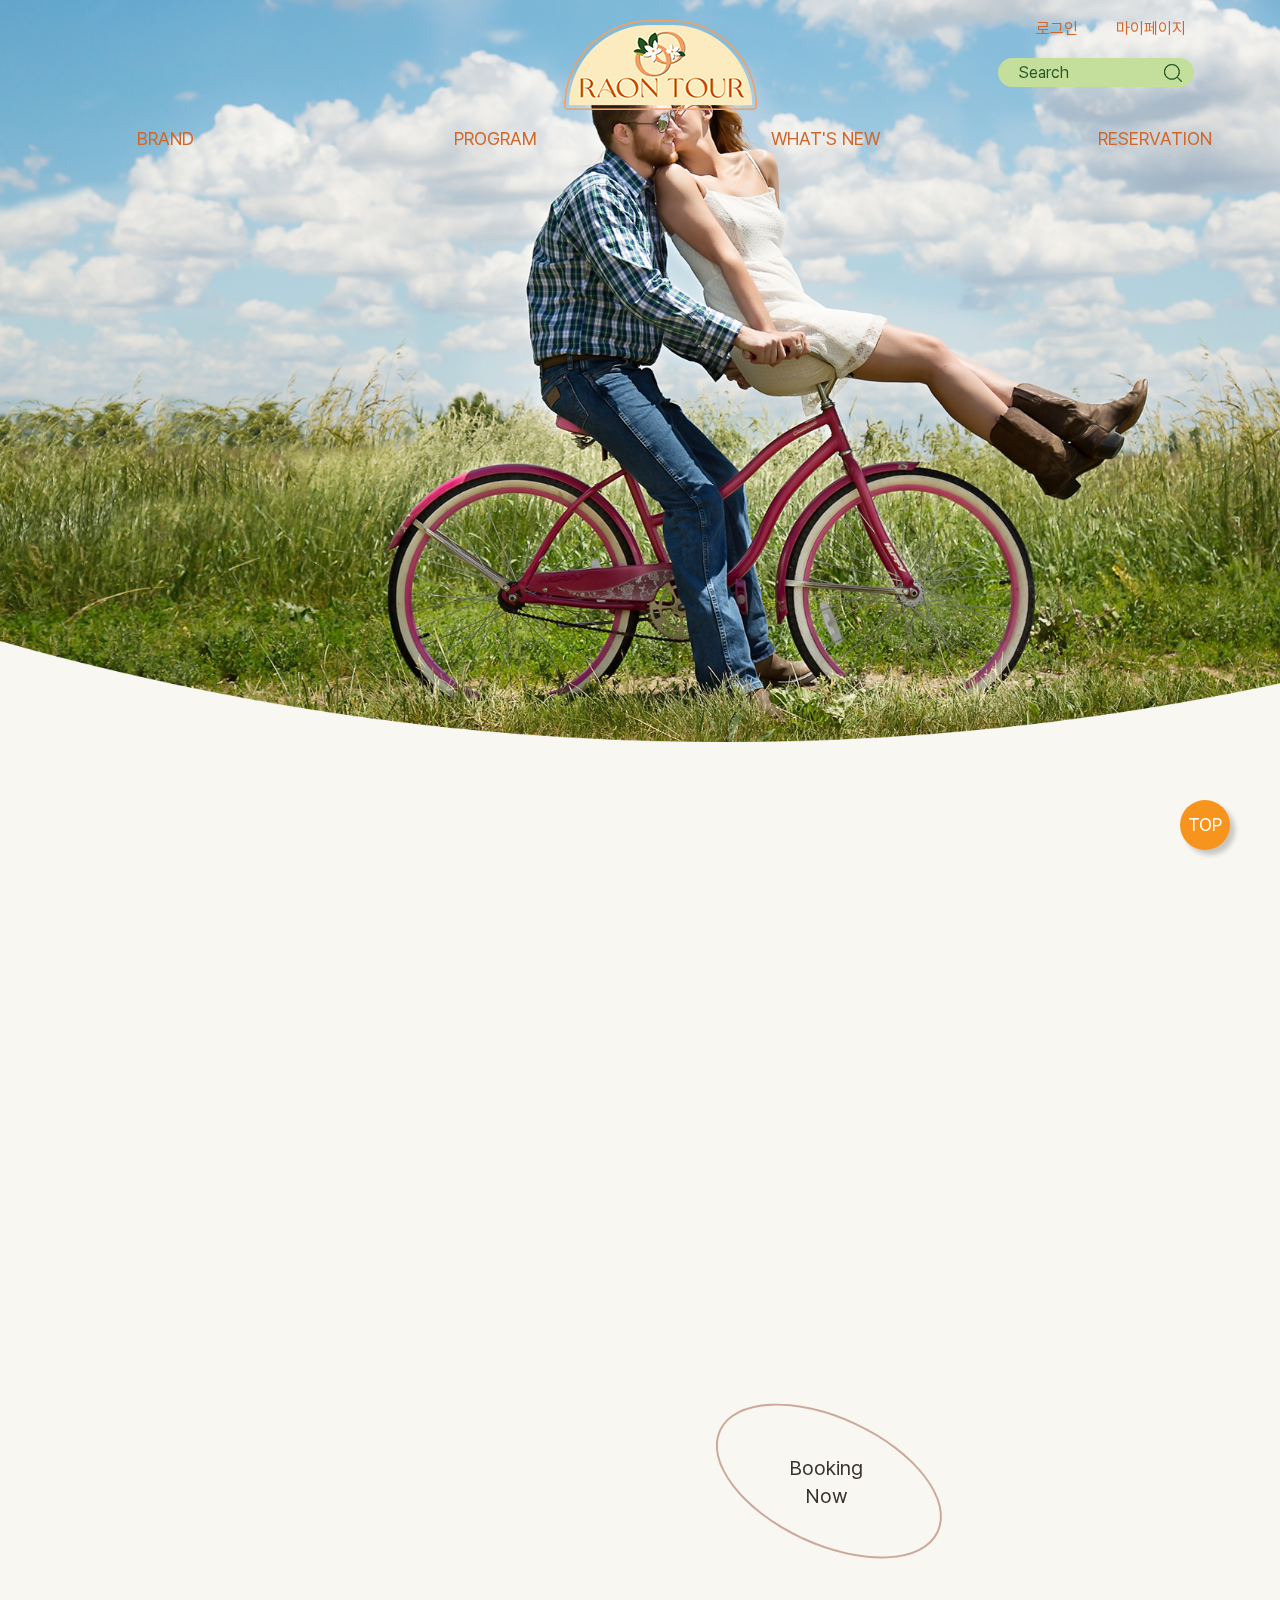
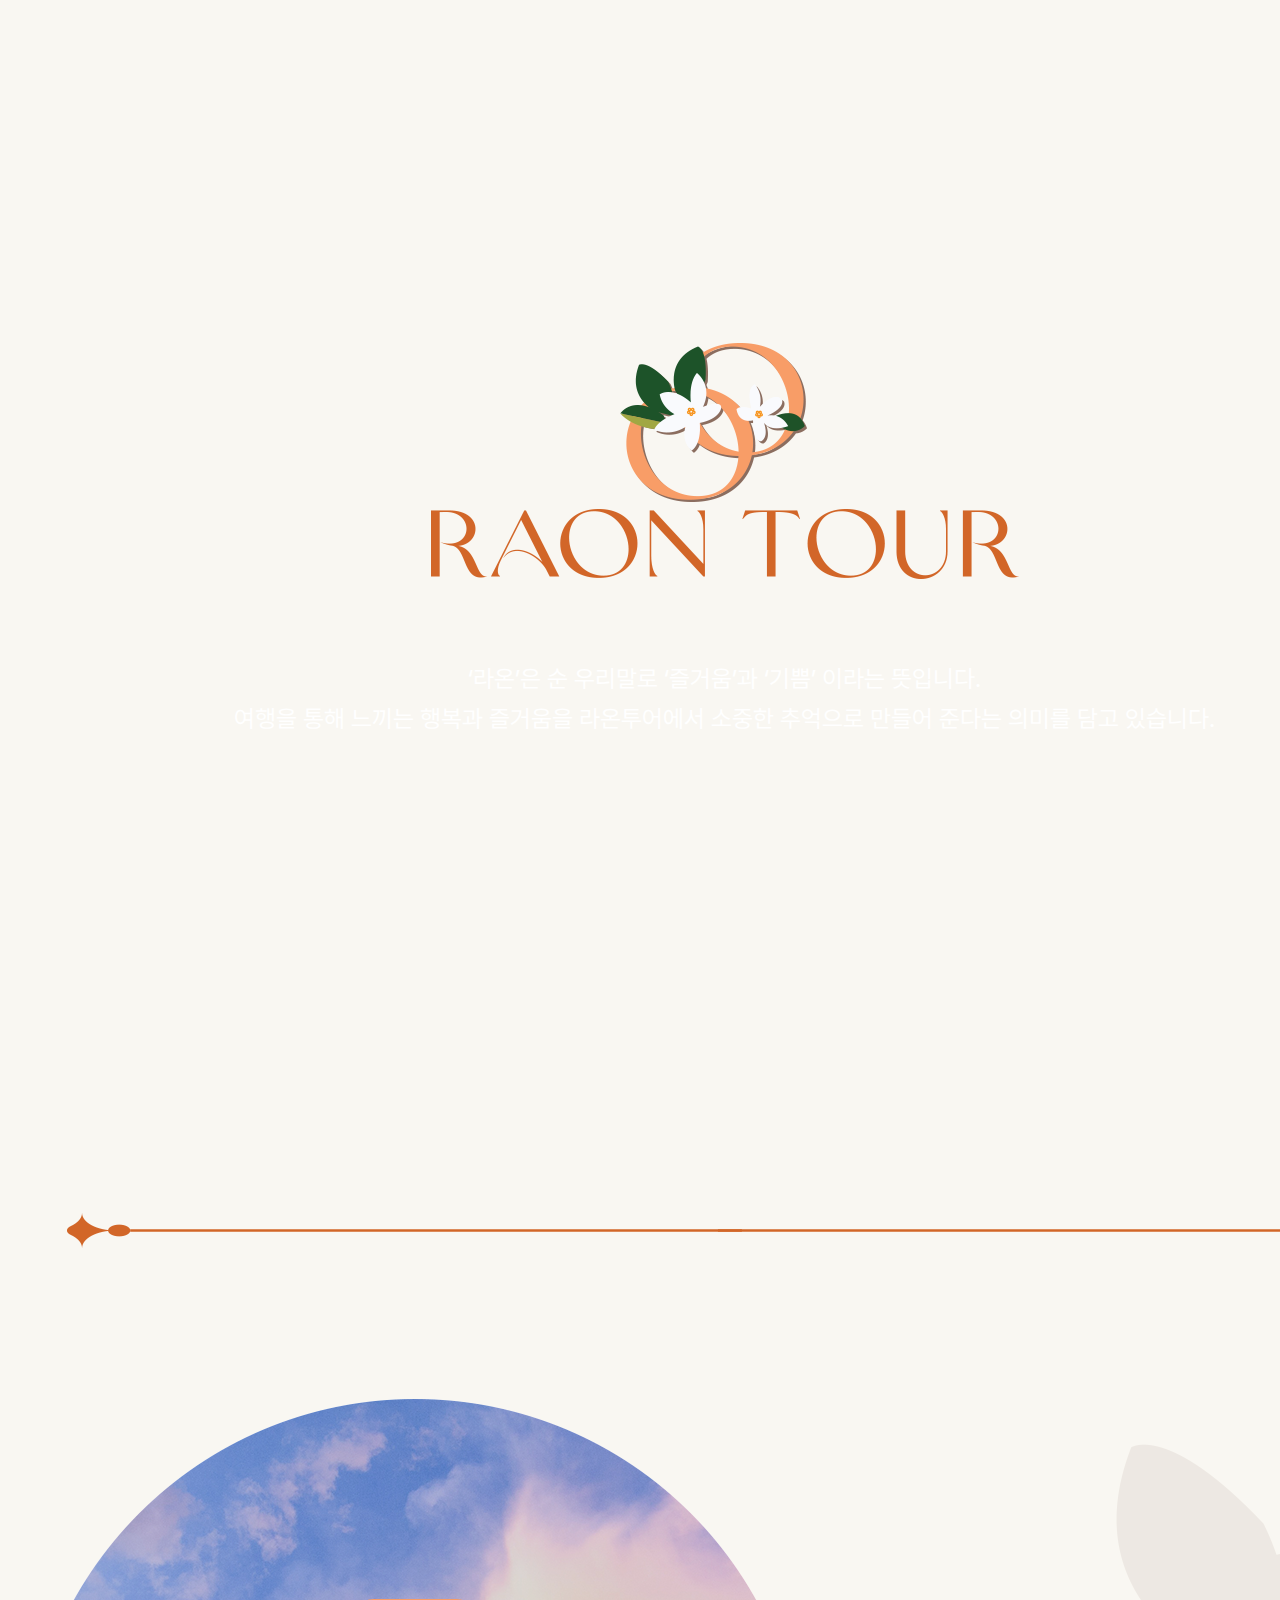
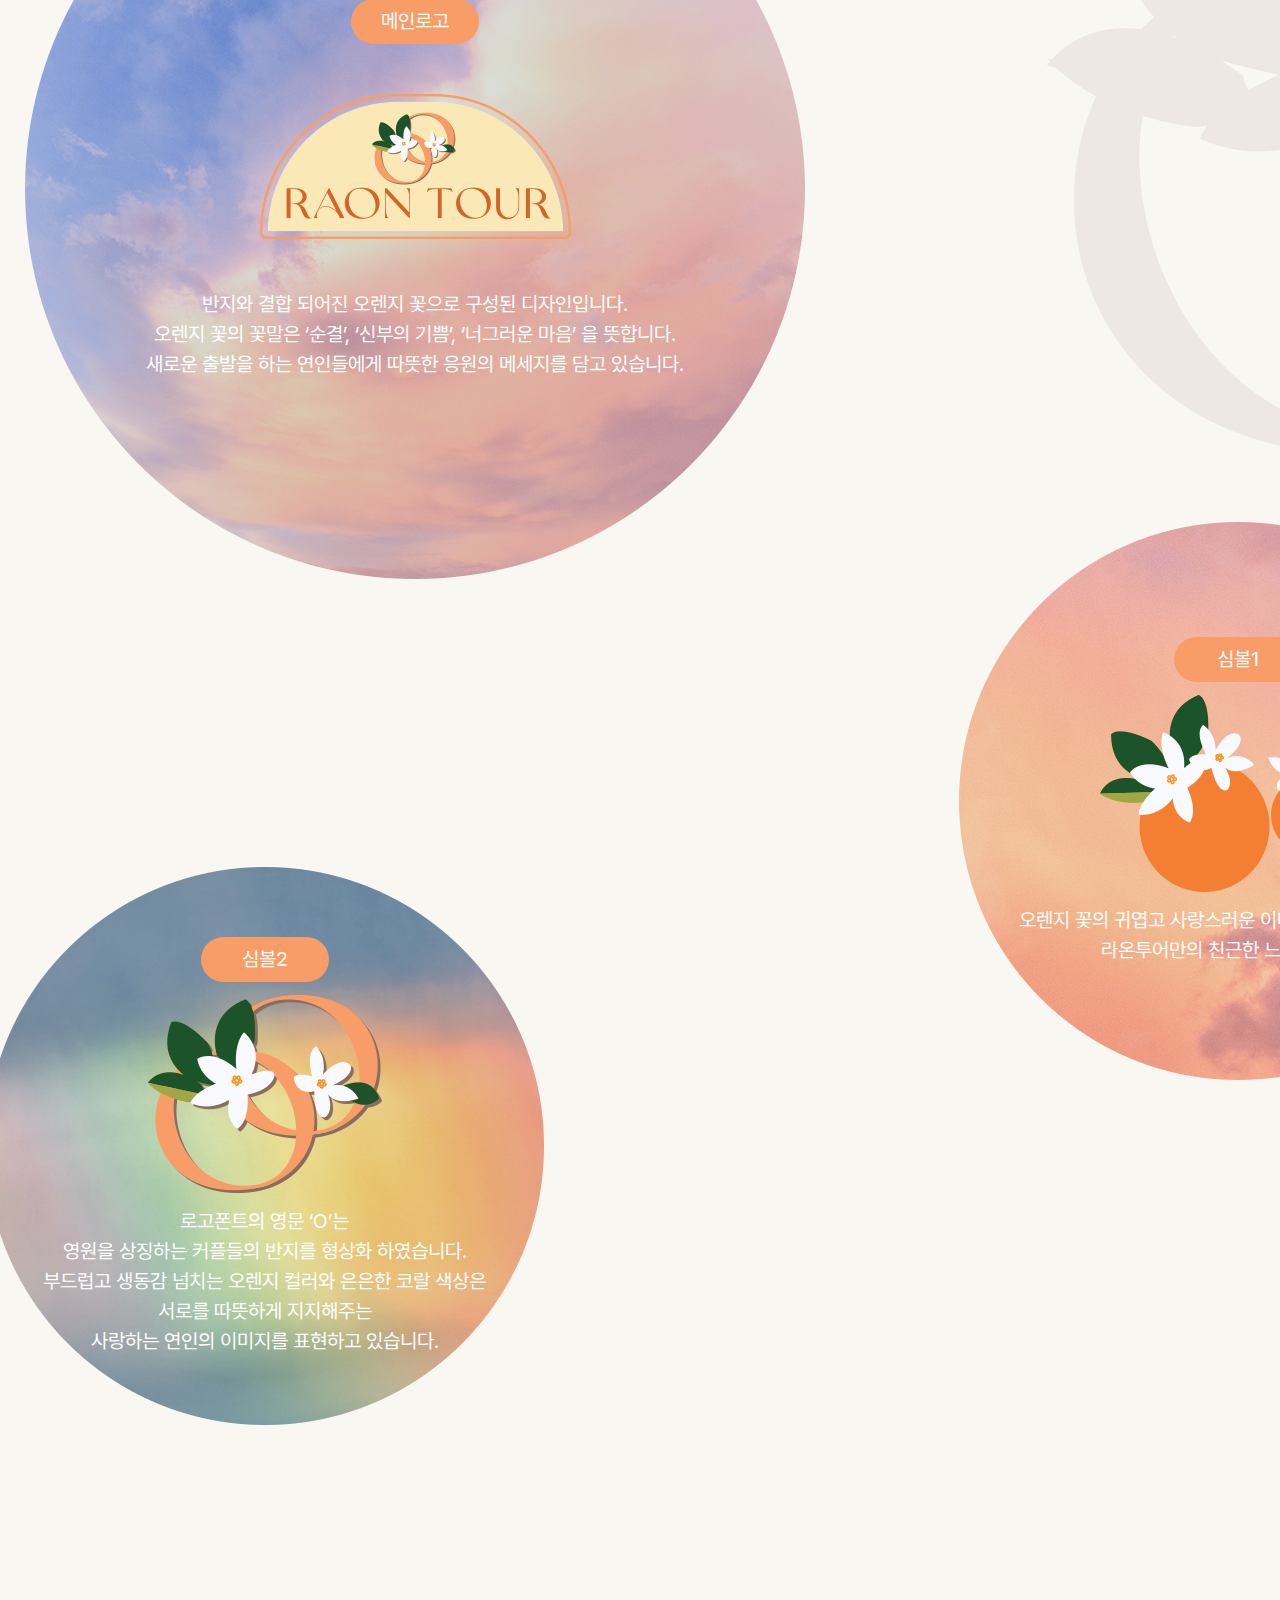
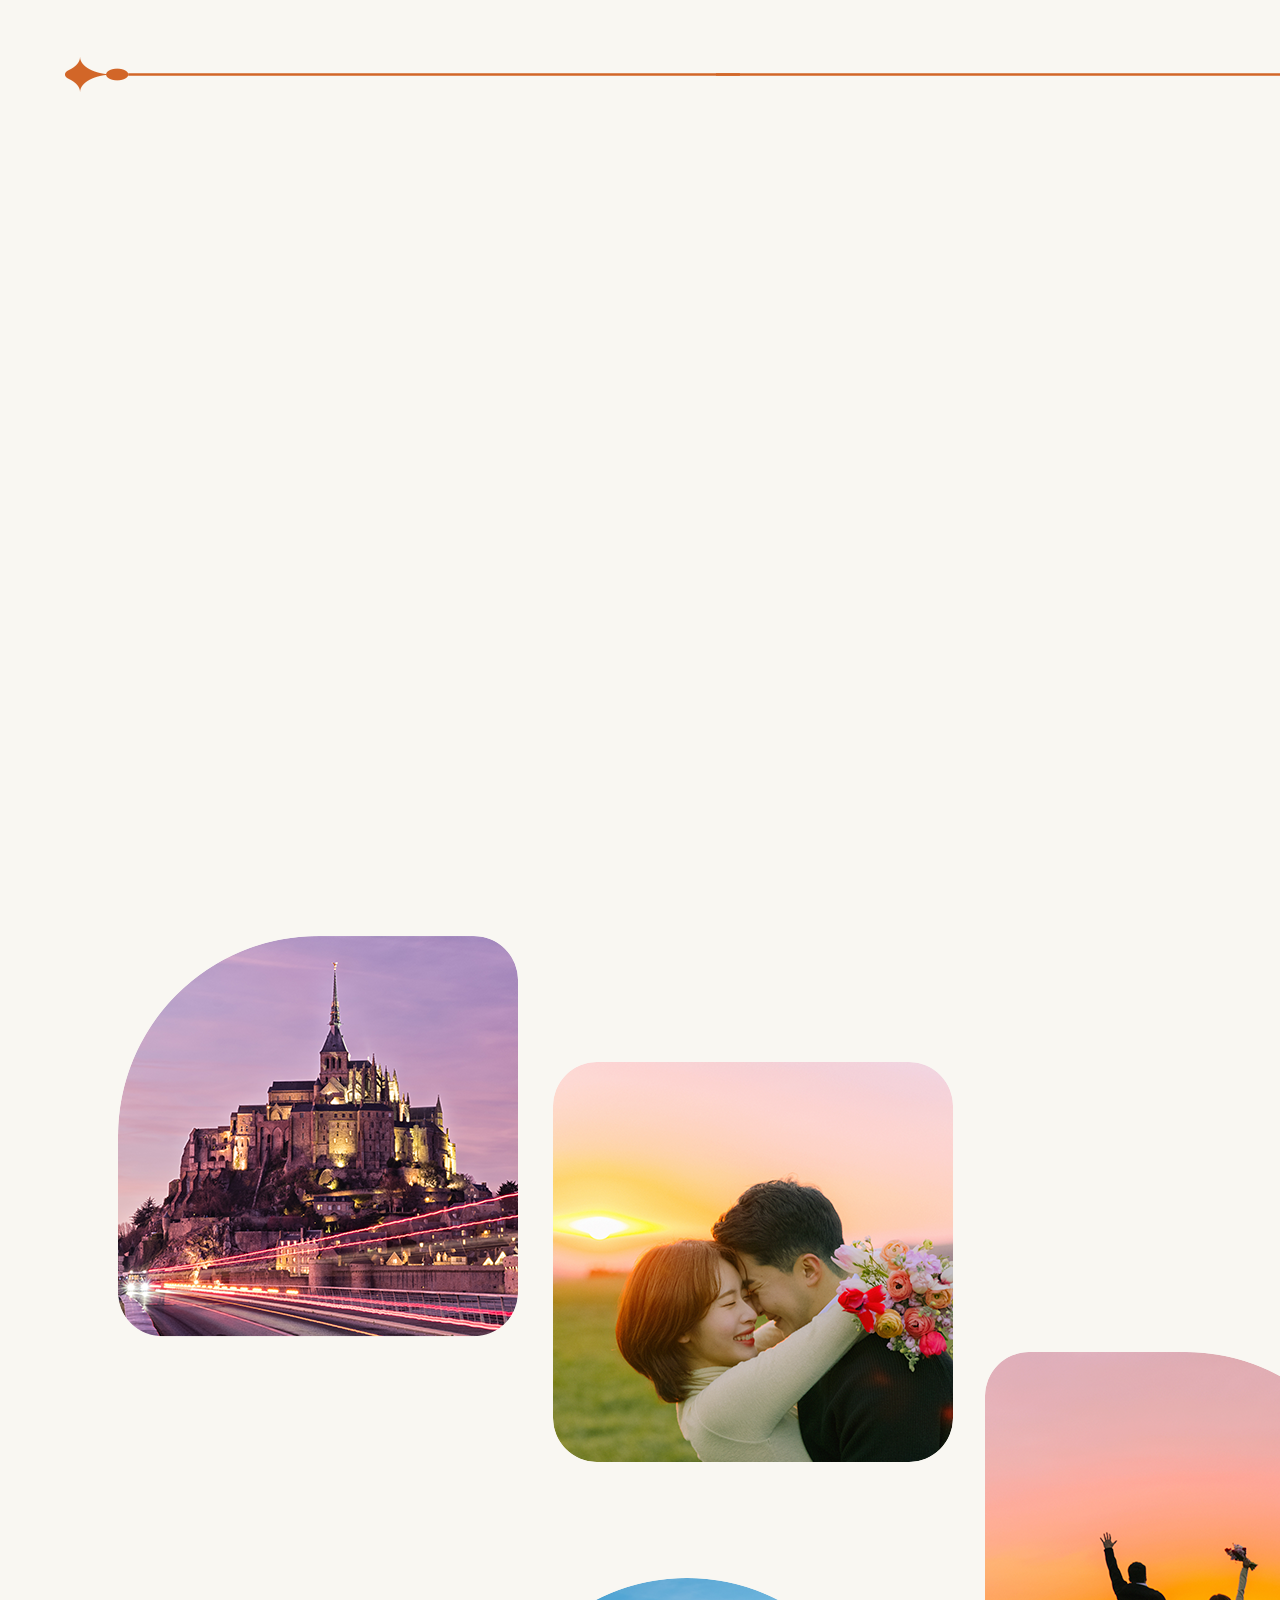
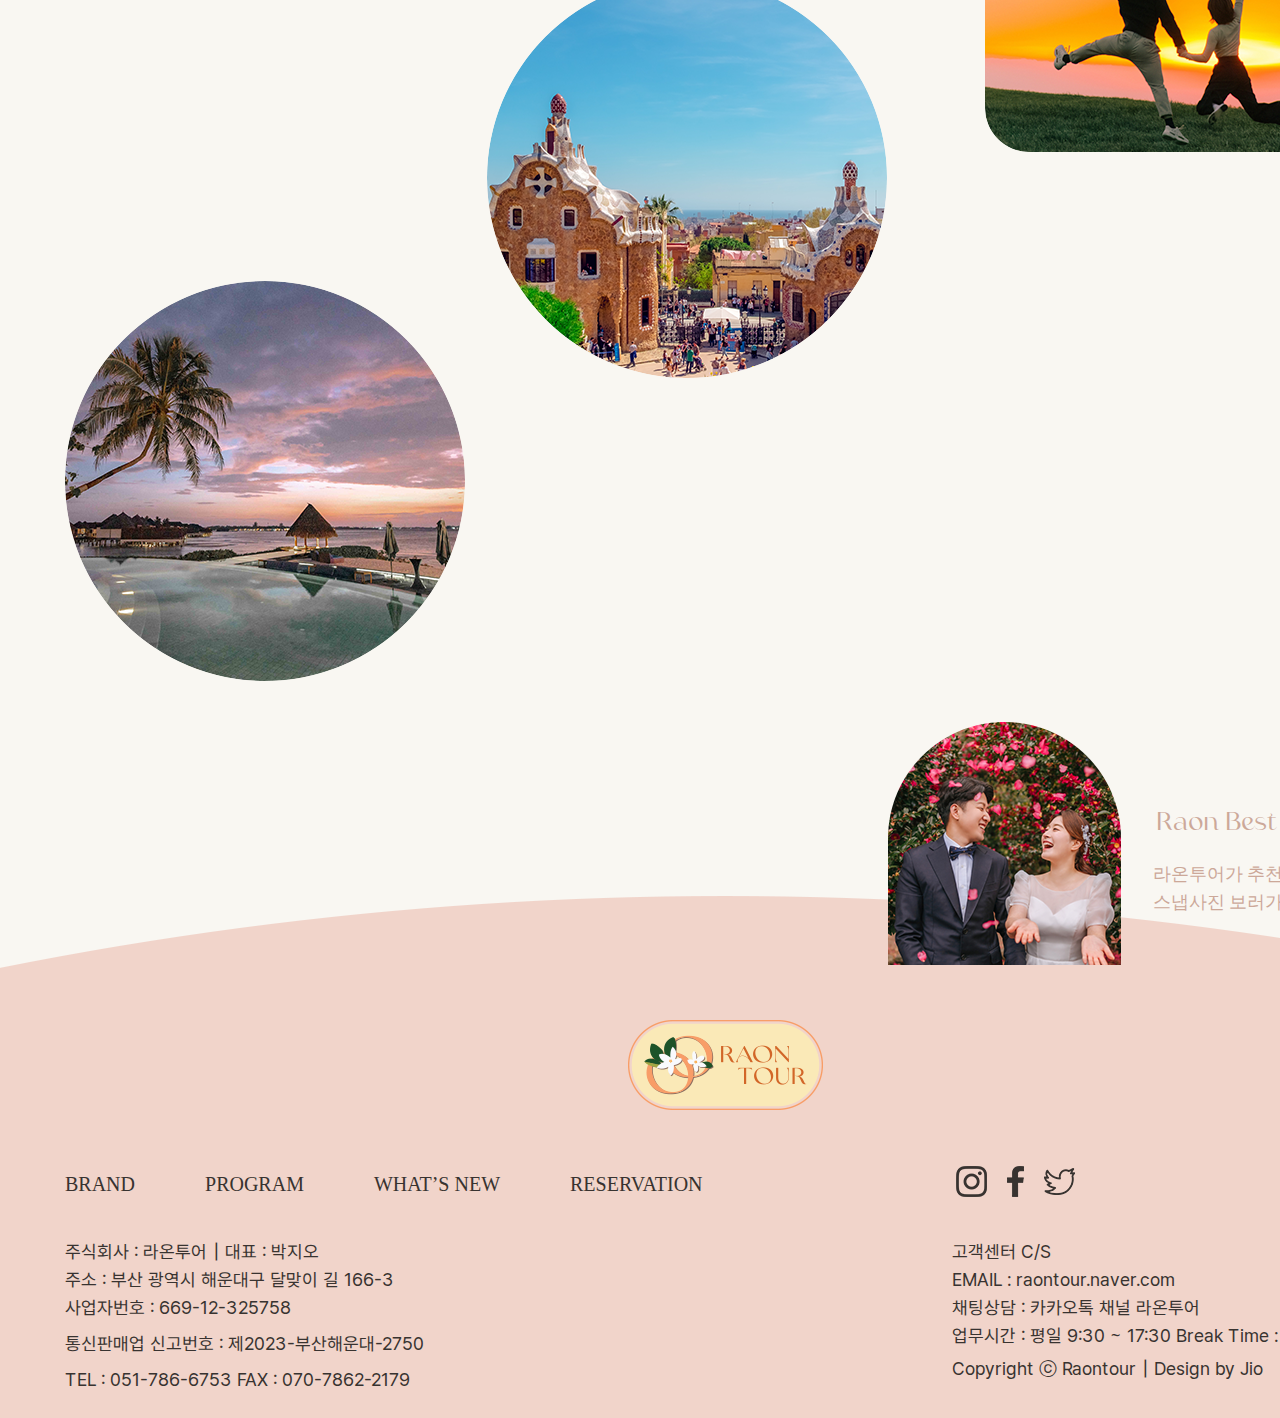
==== commit 68a6b219: "Add files via upload" ====
--- a/brand.html
+++ b/brand.html
@@ -32,14 +32,14 @@
       <!--가운데 정렬-->
       <div class="header_inner">
         <div class="logo">
-          <a href="#"><img src="./images/logo.png" alt="로고 이미지"></a>
+          <a href="./index.html"><img src="./images/logo.png" alt="로고 이미지"></a>
 
         </div><!--logo-->
         <ul id="gnb">
-          <li><a href="#">BRAND</a></li>
-          <li><a href="#">PROGRAM</a></li>
-          <li><a href="#">WHAT'S NEW</a></li>
-          <li><a href="#">RESERVATION</a></li>
+          <li><a href="./brand.html">BRAND</a></li>
+          <li><a href="./program.html">PROGRAM</a></li>
+          <li><a href="./what's new.html">WHAT'S NEW</a></li>
+          <li><a href="./reservation.html">RESERVATION</a></li>
         </ul>
       </div>
       <div class="login_box">
@@ -82,7 +82,7 @@
               and that's true</span>
           </h2>
           <div class="raser_box">
-            <a class="raser_btn" href="#" target="_blank">
+            <a class="raser_btn" href="./reservation.html" target="_blank">
               <p class="raser_txt">Booking
                 <br>
                 Now
@@ -275,7 +275,7 @@
 
     <div id="footer">
       <div class="footer_inner">
-        <p class="f_logo"><a href="#"><img src="./images/f_logo.png" alt="푸터로고"></a></p>
+        <p class="f_logo"><a href="./index.html"><img src="./images/f_logo.png" alt="푸터로고"></a></p>
         <ul class="gnb">
           <li><a href="./brand.html">BRAND</a></li>
           <li><a href="./program.html">PROGRAM</a></li>
